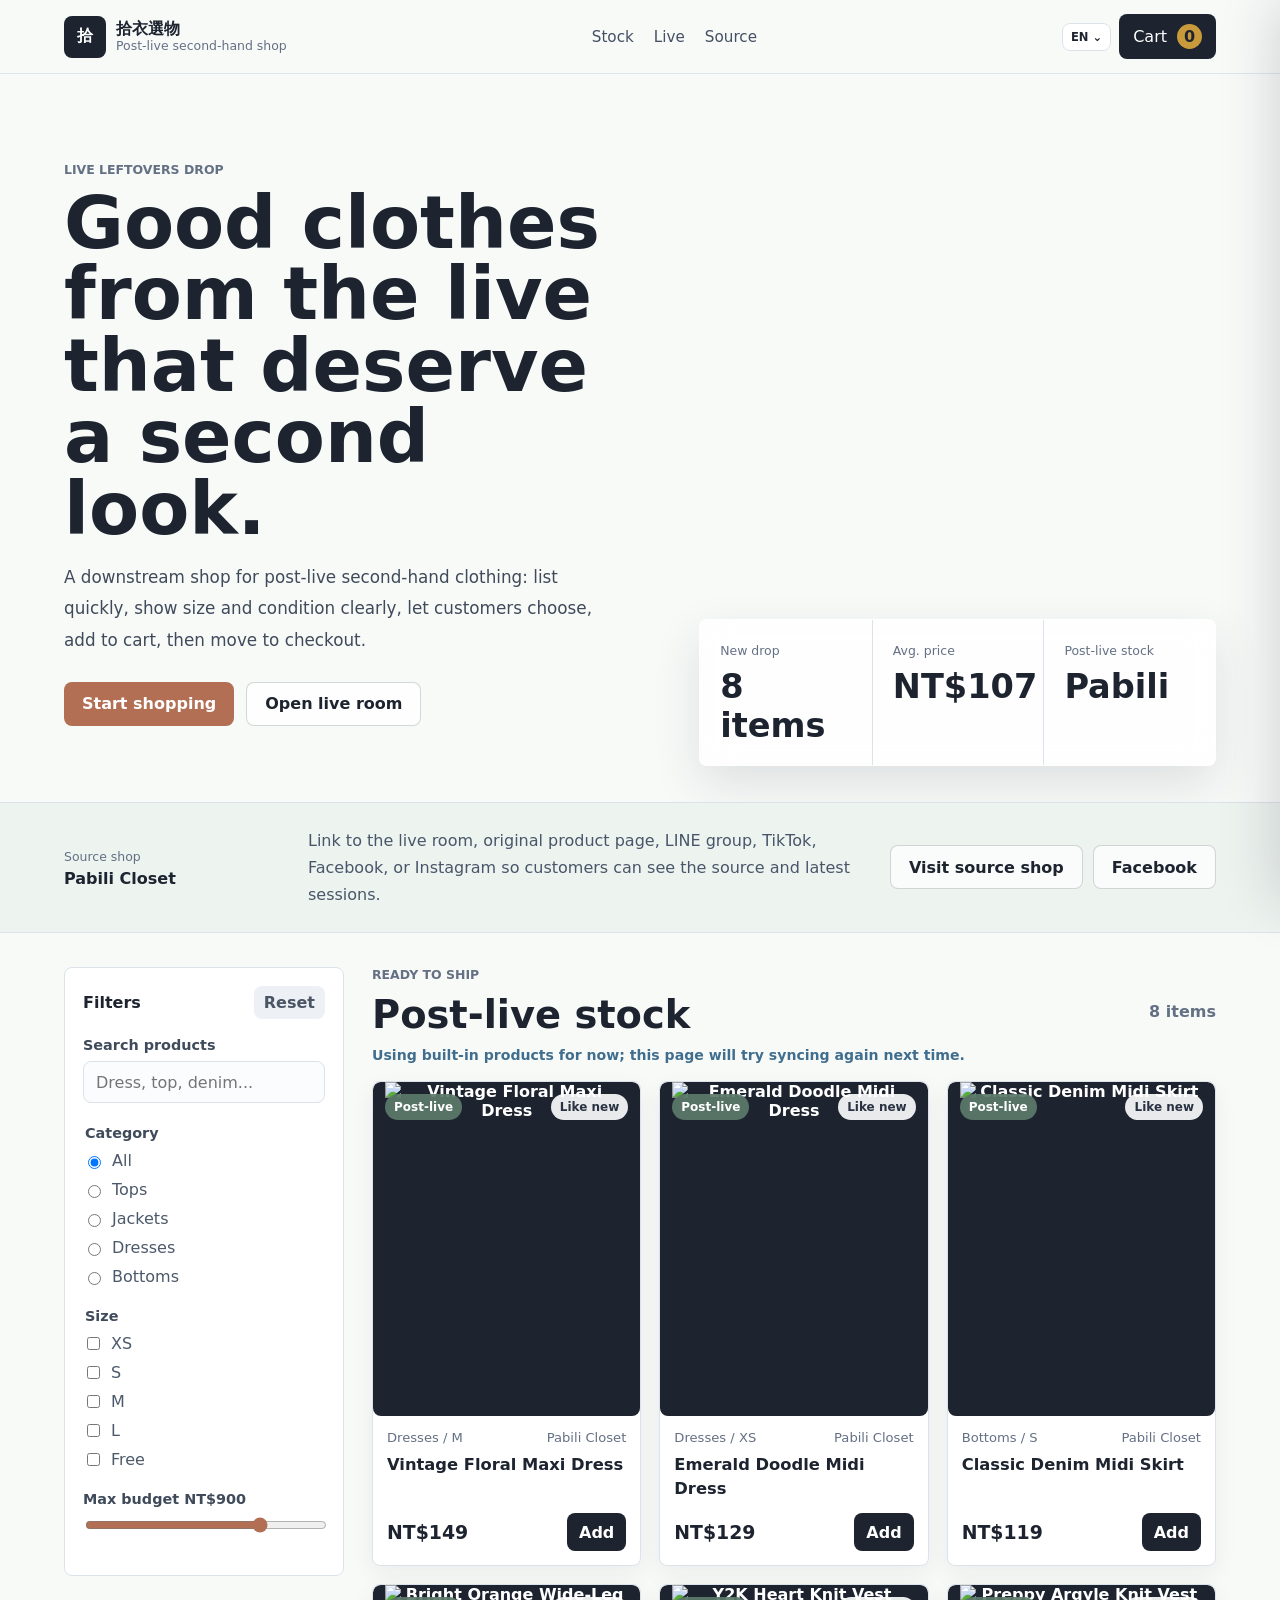
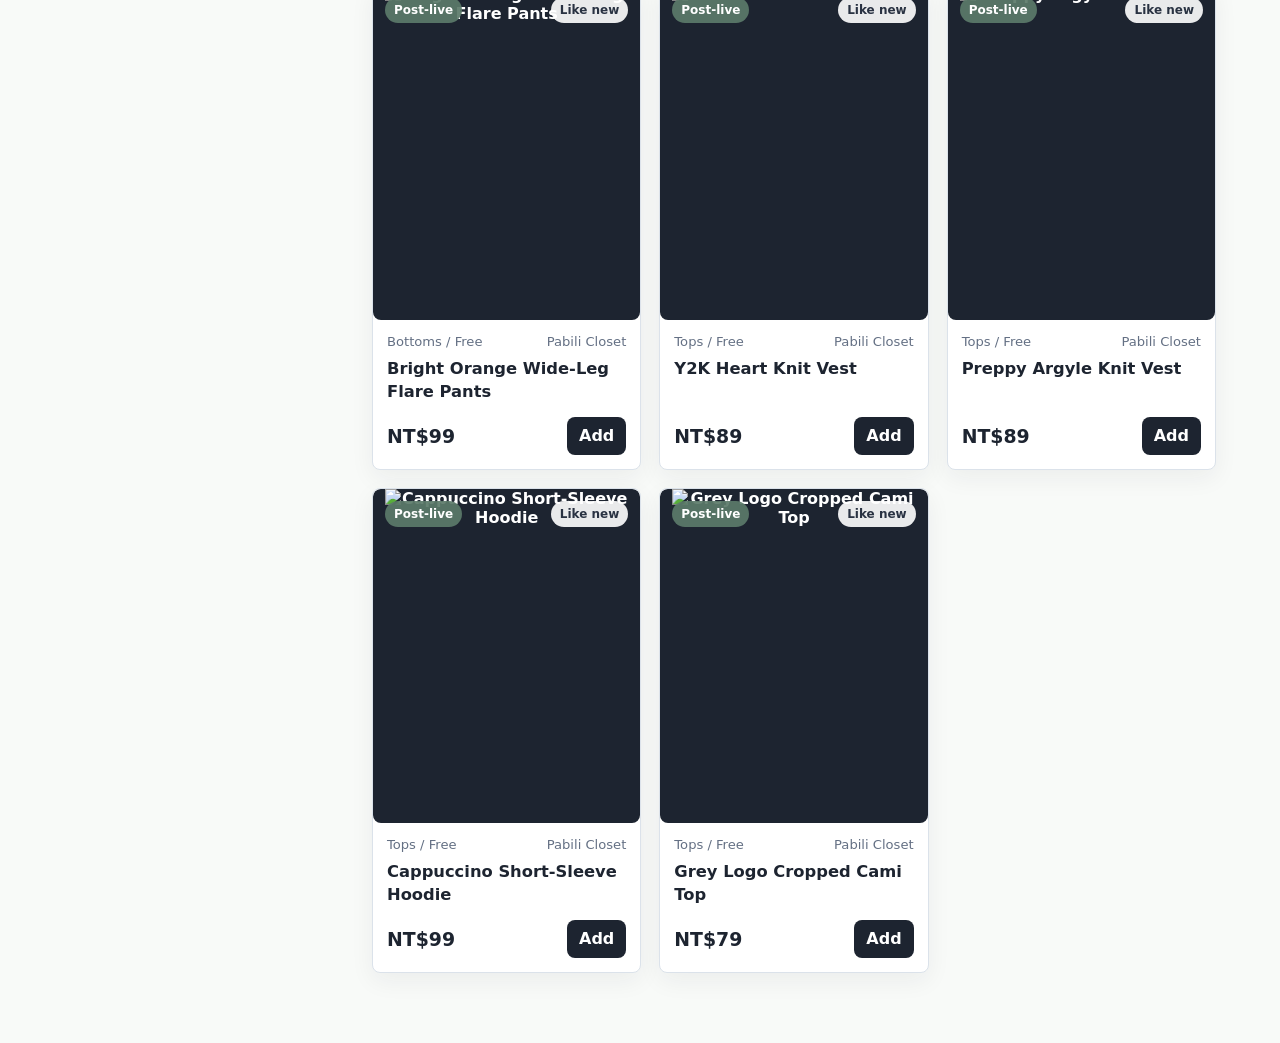
==== index.html @ c12384d0 "first commit" ====
<!doctype html>
<html lang="zh-Hant">
  <head>
    <meta charset="UTF-8" />
    <meta name="viewport" content="width=device-width, initial-scale=1.0" />
    <title>拾衣選物 | 直播後二手衣賣場</title>
    <link rel="preconnect" href="https://images.unsplash.com" />
    <link rel="stylesheet" href="styles.css" />
  </head>
  <body>
    <header class="topbar">
      <a class="brand" href="#" aria-label="拾衣選物首頁">
        <span class="brand-mark">拾</span>
        <span>
          <strong>拾衣選物</strong>
          <small>直播後二手衣賣場</small>
        </span>
      </a>

      <nav class="nav-links" aria-label="主要導覽">
        <a href="#products">現貨</a>
        <a href="#live">直播場</a>
        <a href="#partner">上游連結</a>
      </nav>

      <div class="top-actions">
        <div class="language-picker">
          <button class="language-button" id="languageToggle" type="button" aria-haspopup="listbox" aria-expanded="false">
            <span id="languageCode">EN</span>
            <span aria-hidden="true">⌄</span>
          </button>
          <div class="language-menu" id="languageMenu" role="listbox" aria-label="Language selection">
            <button type="button" data-lang="en" role="option">English</button>
            <button type="button" data-lang="zh" role="option">中文</button>
            <button type="button" data-lang="fil" role="option">Filipino</button>
            <button type="button" data-lang="id" role="option">Indonesia</button>
            <button type="button" data-lang="vi" role="option">Tiếng Việt</button>
            <button type="button" data-lang="hi" role="option">हिन्दी</button>
          </div>
        </div>

        <button class="cart-button" id="cartToggle" type="button" aria-label="Open cart">
          <span>Cart</span>
          <strong id="cartCount">0</strong>
        </button>
      </div>
    </header>

    <main>
      <section class="storefront" aria-labelledby="storeTitle">
        <div class="store-copy">
          <p class="eyebrow">LIVE LEFTOVERS DROP</p>
          <h1 id="storeTitle">直播沒被帶走的好衣服，在這裡重新被看見。</h1>
          <p>
            適合做下游賣場的二手衣介面：直播後快速上架、清楚標示尺寸狀態，
            客人可以直接挑選、加入購物車，再導到你的結帳流程。
          </p>
          <div class="store-actions">
            <a class="primary-link" href="#products">開始挑衣</a>
            <a class="ghost-link" id="liveLink" href="https://www.tiktok.com/@pabilicloset.tw">
              查看上游直播場
            </a>
          </div>
        </div>

        <div class="drop-panel" id="live" aria-label="本週直播後庫存摘要">
          <div>
            <span class="panel-label">本週新上架</span>
            <strong id="dropCount">8 件</strong>
          </div>
          <div>
            <span class="panel-label">平均單價</span>
            <strong id="averagePrice">NT$106</strong>
          </div>
          <div>
            <span class="panel-label">直播未售出</span>
            <strong>Pabili</strong>
          </div>
        </div>
      </section>

      <section class="partner-strip" id="partner" aria-label="上游商店連結">
        <div>
          <span>上游商店</span>
          <strong>家人直播衣櫥</strong>
        </div>
        <p>可放直播連結、原商品頁、LINE 社群或 Instagram，讓客人知道貨源與最新場次。</p>
        <div class="partner-links">
          <a id="sourceShopLink" href="https://swipeshop-delta.vercel.app/pabili.html">前往上游商店</a>
          <a id="facebookLink" href="https://www.facebook.com/profile.php?id=61566271738744">Facebook</a>
        </div>
      </section>

      <section class="shop-layout" id="products">
        <aside class="filters" aria-label="商品篩選">
          <div class="filter-heading">
            <span>篩選</span>
            <button id="resetFilters" type="button">重設</button>
          </div>

          <label class="search-field">
            <span>搜尋商品</span>
            <input id="searchInput" type="search" placeholder="洋裝、外套、牛仔..." />
          </label>

          <fieldset>
            <legend>分類</legend>
            <label><input type="radio" name="category" value="全部" checked />全部</label>
            <label><input type="radio" name="category" value="上衣" />上衣</label>
            <label><input type="radio" name="category" value="外套" />外套</label>
            <label><input type="radio" name="category" value="洋裝" />洋裝</label>
            <label><input type="radio" name="category" value="褲裙" />褲裙</label>
          </fieldset>

          <fieldset>
            <legend>尺寸</legend>
            <label><input type="checkbox" name="size" value="XS" />XS</label>
            <label><input type="checkbox" name="size" value="S" />S</label>
            <label><input type="checkbox" name="size" value="M" />M</label>
            <label><input type="checkbox" name="size" value="L" />L</label>
            <label><input type="checkbox" name="size" value="Free" />Free</label>
          </fieldset>

          <label class="range-field">
            <span>最高預算 <strong id="budgetLabel">NT$900</strong></span>
            <input id="budgetRange" type="range" min="50" max="1200" step="10" value="900" />
          </label>
        </aside>

        <section class="catalog" aria-label="商品清單">
          <div class="catalog-head">
            <div>
              <p class="eyebrow">READY TO SHIP</p>
              <h2>直播後現貨</h2>
            </div>
            <p id="resultCount">0 件商品</p>
          </div>
          <p class="sync-status" id="syncStatus">正在連線同步上游商品...</p>

          <div class="product-grid" id="productGrid"></div>
        </section>
      </section>
    </main>

    <aside class="cart-drawer" id="cartDrawer" aria-label="購物車" aria-hidden="true">
      <div class="cart-head">
        <div>
          <span>購物車</span>
          <strong id="cartTitle">尚未選購</strong>
        </div>
        <button class="icon-button" id="closeCart" type="button" aria-label="關閉購物車">×</button>
      </div>
      <div class="cart-items" id="cartItems"></div>
      <div class="cart-footer">
        <div>
          <span>小計</span>
          <strong id="cartTotal">NT$0</strong>
        </div>
        <button id="checkoutButton" type="button">詢問結帳</button>
      </div>
    </aside>

    <dialog class="product-dialog" id="productDialog">
      <button class="icon-button dialog-close" id="closeDialog" type="button" aria-label="關閉商品細節">×</button>
      <div id="dialogContent"></div>
    </dialog>

    <div class="toast" id="toast" role="status" aria-live="polite"></div>

    <script src="app.js"></script>
  </body>
</html>
---- styles.css ----
:root {
  --ink: #1d2430;
  --muted: #647084;
  --line: #dbe2ea;
  --paper: #f8faf8;
  --surface: #ffffff;
  --sage: #5c7a6a;
  --clay: #b36f54;
  --gold: #c99a3b;
  --blue: #406e8e;
  --shadow: 0 18px 48px rgba(30, 42, 56, 0.12);
}

* {
  box-sizing: border-box;
}

html {
  scroll-behavior: smooth;
}

body {
  margin: 0;
  background: var(--paper);
  color: var(--ink);
  font-family:
    "Noto Sans TC",
    "PingFang TC",
    system-ui,
    -apple-system,
    BlinkMacSystemFont,
    sans-serif;
}

button,
input {
  font: inherit;
}

a {
  color: inherit;
}

.topbar {
  position: sticky;
  top: 0;
  z-index: 10;
  display: flex;
  align-items: center;
  justify-content: space-between;
  gap: 24px;
  padding: 14px clamp(18px, 5vw, 64px);
  border-bottom: 1px solid rgba(219, 226, 234, 0.86);
  background: rgba(248, 250, 248, 0.92);
  backdrop-filter: blur(18px);
}

.brand,
.nav-links,
.store-actions {
  display: flex;
  align-items: center;
}

.brand {
  gap: 10px;
  text-decoration: none;
}

.brand-mark {
  display: grid;
  width: 42px;
  height: 42px;
  place-items: center;
  border-radius: 8px;
  background: var(--ink);
  color: white;
  font-weight: 800;
}

.brand strong,
.brand small {
  display: block;
  line-height: 1.2;
}

.brand small,
.panel-label,
.eyebrow,
.partner-strip span,
.cart-head span,
.cart-footer span {
  color: var(--muted);
  font-size: 0.78rem;
}

.nav-links {
  gap: 20px;
  color: #445063;
  font-size: 0.95rem;
}

.nav-links a {
  text-decoration: none;
}

.cart-button,
.language-button,
.language-menu button,
.primary-link,
.ghost-link,
.partner-strip a,
.cart-footer button,
.product-card button,
.filter-heading button {
  border: 0;
  border-radius: 8px;
  cursor: pointer;
  text-decoration: none;
}

.top-actions {
  display: flex;
  align-items: center;
  gap: 8px;
}

.language-picker {
  position: relative;
}

.language-button {
  display: inline-flex;
  align-items: center;
  gap: 4px;
  min-height: 28px;
  padding: 0 8px;
  border: 1px solid var(--line);
  background: white;
  color: var(--ink);
  font-size: 0.72rem;
  font-weight: 800;
}

.language-menu {
  position: absolute;
  top: calc(100% + 8px);
  right: 0;
  display: none;
  min-width: 148px;
  overflow: hidden;
  border: 1px solid var(--line);
  border-radius: 8px;
  background: white;
  box-shadow: var(--shadow);
}

.language-menu.open {
  display: grid;
}

.language-menu button {
  width: 100%;
  padding: 9px 11px;
  background: white;
  color: #3f4a5a;
  font-size: 0.82rem;
  text-align: left;
  font-weight: 800;
}

.language-menu button:hover,
.language-menu button.active {
  background: #edf3ef;
  color: var(--ink);
}

.cart-button {
  display: inline-flex;
  align-items: center;
  gap: 10px;
  padding: 10px 14px;
  background: var(--ink);
  color: white;
}

.cart-button strong {
  display: grid;
  min-width: 25px;
  height: 25px;
  place-items: center;
  border-radius: 999px;
  background: var(--gold);
  color: var(--ink);
}

.storefront {
  display: grid;
  grid-template-columns: minmax(0, 1.05fr) minmax(340px, 0.95fr);
  gap: clamp(28px, 5vw, 64px);
  min-height: 620px;
  align-items: end;
  padding: clamp(44px, 7vw, 88px) clamp(18px, 5vw, 64px) 36px;
  background:
    linear-gradient(90deg, rgba(248, 250, 248, 0.98) 0%, rgba(248, 250, 248, 0.74) 48%, rgba(248, 250, 248, 0.08) 100%),
    url("https://images.unsplash.com/photo-1520006403909-838d6b92c22e?auto=format&fit=crop&w=1600&q=82") center right / cover;
}

.store-copy {
  max-width: 680px;
  padding-bottom: 40px;
}

.eyebrow {
  margin: 0 0 10px;
  font-weight: 800;
  letter-spacing: 0;
}

h1,
h2,
p {
  margin-top: 0;
}

h1 {
  max-width: 720px;
  margin-bottom: 18px;
  font-size: clamp(2.4rem, 5.7vw, 5.9rem);
  line-height: 0.98;
  letter-spacing: 0;
}

.store-copy p:not(.eyebrow) {
  max-width: 560px;
  color: #3f4a5a;
  font-size: 1.05rem;
  line-height: 1.85;
}

.store-actions {
  flex-wrap: wrap;
  gap: 12px;
  margin-top: 26px;
}

.primary-link,
.ghost-link,
.partner-strip a,
.cart-footer button {
  display: inline-flex;
  align-items: center;
  justify-content: center;
  min-height: 44px;
  padding: 0 18px;
  font-weight: 800;
}

.primary-link,
.cart-footer button {
  background: var(--clay);
  color: white;
}

.ghost-link,
.partner-strip a {
  border: 1px solid rgba(29, 36, 48, 0.18);
  background: rgba(255, 255, 255, 0.72);
}

.partner-links {
  position: relative;
  z-index: 2;
  display: flex;
  flex-wrap: wrap;
  justify-content: flex-end;
  gap: 10px;
}

.partner-links a {
  pointer-events: auto;
}

.drop-panel {
  display: grid;
  grid-template-columns: repeat(3, minmax(0, 1fr));
  align-self: end;
  border: 1px solid rgba(255, 255, 255, 0.55);
  border-radius: 8px;
  background: rgba(255, 255, 255, 0.82);
  box-shadow: var(--shadow);
  backdrop-filter: blur(16px);
}

.drop-panel div {
  padding: 20px;
}

.drop-panel div + div {
  border-left: 1px solid var(--line);
}

.drop-panel strong {
  display: block;
  margin-top: 8px;
  font-size: clamp(1.35rem, 3vw, 2.1rem);
}

.partner-strip {
  position: relative;
  display: grid;
  grid-template-columns: 220px minmax(0, 1fr) auto;
  gap: 24px;
  align-items: center;
  padding: 24px clamp(18px, 5vw, 64px);
  border-top: 1px solid var(--line);
  border-bottom: 1px solid var(--line);
  background: #edf3ef;
}

.partner-strip strong {
  display: block;
  margin-top: 4px;
}

.partner-strip p {
  margin: 0;
  color: #495669;
  line-height: 1.7;
}

.shop-layout {
  display: grid;
  grid-template-columns: 280px minmax(0, 1fr);
  gap: 28px;
  padding: 34px clamp(18px, 5vw, 64px) 70px;
}

.filters {
  position: sticky;
  top: 86px;
  align-self: start;
  padding: 18px;
  border: 1px solid var(--line);
  border-radius: 8px;
  background: var(--surface);
}

.filter-heading {
  display: flex;
  align-items: center;
  justify-content: space-between;
  margin-bottom: 18px;
  font-weight: 800;
}

.filter-heading button {
  background: #edf1f5;
  color: #4a5566;
  padding: 7px 10px;
}

.search-field,
.range-field {
  display: grid;
  gap: 8px;
  margin-bottom: 22px;
}

.search-field span,
.range-field span,
legend {
  color: #3f4a5a;
  font-size: 0.9rem;
  font-weight: 800;
}

.search-field input {
  width: 100%;
  height: 42px;
  border: 1px solid var(--line);
  border-radius: 8px;
  padding: 0 12px;
  background: #fbfcfd;
}

fieldset {
  display: grid;
  gap: 10px;
  margin: 0 0 22px;
  padding: 0;
  border: 0;
}

legend {
  margin-bottom: 10px;
}

fieldset label {
  display: flex;
  align-items: center;
  gap: 8px;
  color: #4c596b;
}

input[type="range"] {
  width: 100%;
  accent-color: var(--clay);
}

.catalog-head {
  display: flex;
  justify-content: space-between;
  gap: 24px;
  align-items: end;
  margin-bottom: 20px;
}

.catalog-head h2 {
  margin: 0;
  font-size: clamp(1.7rem, 3vw, 2.5rem);
}

.catalog-head p:last-child {
  color: var(--muted);
  font-weight: 800;
}

.sync-status {
  margin: -10px 0 18px;
  color: var(--blue);
  font-size: 0.88rem;
  font-weight: 800;
}

.product-grid {
  display: grid;
  grid-template-columns: repeat(3, minmax(0, 1fr));
  gap: 18px;
}

.product-card {
  overflow: hidden;
  border: 1px solid var(--line);
  border-radius: 8px;
  background: white;
  box-shadow: 0 8px 24px rgba(30, 42, 56, 0.06);
}

.product-image {
  position: relative;
  display: block;
  width: 100%;
  aspect-ratio: 4 / 5;
  overflow: hidden;
  border: 0;
  border-radius: 0;
  background: #eef2f4;
  padding: 0;
  cursor: pointer;
}

.product-image img {
  display: block;
  width: 100%;
  height: 100%;
  object-fit: cover;
  object-position: center top;
}

.badge-row {
  position: absolute;
  top: 12px;
  left: 12px;
  right: 12px;
  display: flex;
  justify-content: space-between;
  gap: 8px;
}

.badge {
  border-radius: 999px;
  background: rgba(255, 255, 255, 0.9);
  color: #293242;
  padding: 6px 9px;
  font-size: 0.75rem;
  font-weight: 800;
}

.badge.live {
  background: rgba(92, 122, 106, 0.92);
  color: white;
}

.product-body {
  padding: 14px;
}

.product-meta {
  display: flex;
  justify-content: space-between;
  gap: 12px;
  margin-bottom: 8px;
  color: var(--muted);
  font-size: 0.82rem;
}

.product-card h3 {
  min-height: 48px;
  margin: 0 0 8px;
  font-size: 1.02rem;
  line-height: 1.45;
}

.price-row {
  display: flex;
  justify-content: space-between;
  align-items: center;
  gap: 12px;
  margin-top: 12px;
}

.price-row strong {
  font-size: 1.18rem;
}

.product-card button {
  min-height: 38px;
  padding: 0 12px;
  background: var(--ink);
  color: white;
  font-weight: 800;
}

.cart-drawer {
  position: fixed;
  z-index: 20;
  top: 0;
  right: 0;
  display: grid;
  grid-template-rows: auto 1fr auto;
  width: min(420px, 100vw);
  height: 100vh;
  background: white;
  box-shadow: -24px 0 54px rgba(29, 36, 48, 0.18);
  transform: translateX(105%);
  transition: transform 180ms ease;
}

.cart-drawer.open {
  transform: translateX(0);
}

.cart-head,
.cart-footer {
  display: flex;
  justify-content: space-between;
  gap: 18px;
  align-items: center;
  padding: 20px;
  border-bottom: 1px solid var(--line);
}

.cart-footer {
  border-top: 1px solid var(--line);
  border-bottom: 0;
}

.icon-button {
  display: grid;
  width: 38px;
  height: 38px;
  place-items: center;
  border: 1px solid var(--line);
  border-radius: 8px;
  background: white;
  cursor: pointer;
  font-size: 1.3rem;
}

.cart-items {
  overflow: auto;
  padding: 16px 20px;
}

.cart-item {
  display: grid;
  grid-template-columns: 72px minmax(0, 1fr) auto;
  gap: 12px;
  align-items: center;
  padding: 12px 0;
  border-bottom: 1px solid var(--line);
}

.cart-item img {
  width: 72px;
  height: 86px;
  border-radius: 8px;
  object-fit: cover;
}

.cart-item h4 {
  margin: 0 0 5px;
  font-size: 0.95rem;
}

.cart-item p {
  margin: 0;
  color: var(--muted);
  font-size: 0.82rem;
}

.remove-item {
  border: 0;
  background: transparent;
  color: var(--clay);
  cursor: pointer;
  font-weight: 800;
}

.product-dialog {
  width: min(880px, calc(100vw - 28px));
  padding: 0;
  border: 0;
  border-radius: 8px;
  box-shadow: var(--shadow);
}

.product-dialog::backdrop {
  background: rgba(29, 36, 48, 0.42);
}

.dialog-close {
  position: absolute;
  top: 14px;
  right: 14px;
  z-index: 2;
}

.dialog-grid {
  display: grid;
  grid-template-columns: minmax(280px, 0.9fr) minmax(0, 1fr);
}

.dialog-grid img {
  width: 100%;
  height: 100%;
  min-height: 520px;
  object-fit: cover;
}

.dialog-info {
  padding: 34px;
}

.dialog-info h3 {
  margin: 0 0 12px;
  font-size: 2rem;
}

.dialog-info p {
  color: #4b5869;
  line-height: 1.8;
}

.dialog-info .primary-link,
.dialog-info .ghost-link {
  margin-right: 10px;
  margin-bottom: 10px;
}

.detail-list {
  display: grid;
  grid-template-columns: repeat(2, minmax(0, 1fr));
  gap: 12px;
  margin: 24px 0;
}

.detail-list div {
  padding: 12px;
  border-radius: 8px;
  background: #f3f6f5;
}

.detail-list span {
  display: block;
  color: var(--muted);
  font-size: 0.78rem;
}

.detail-list strong {
  display: block;
  margin-top: 4px;
}

.toast {
  position: fixed;
  left: 50%;
  bottom: 24px;
  z-index: 30;
  padding: 12px 16px;
  border-radius: 8px;
  background: var(--ink);
  color: white;
  opacity: 0;
  transform: translate(-50%, 12px);
  transition: 180ms ease;
}

.toast.show {
  opacity: 1;
  transform: translate(-50%, 0);
}

.empty-state {
  grid-column: 1 / -1;
  padding: 44px;
  border: 1px dashed var(--line);
  border-radius: 8px;
  background: white;
  text-align: center;
}

@media (max-width: 1040px) {
  .product-grid {
    grid-template-columns: repeat(2, minmax(0, 1fr));
  }

  .storefront,
  .shop-layout {
    grid-template-columns: 1fr;
  }

  .filters {
    position: static;
  }
}

@media (max-width: 760px) {
  .topbar {
    align-items: stretch;
    flex-wrap: wrap;
    gap: 12px;
  }

  .nav-links {
    order: 3;
    width: 100%;
    justify-content: space-between;
  }

  .top-actions {
    margin-left: auto;
  }

  .storefront {
    min-height: auto;
    background:
      linear-gradient(180deg, rgba(248, 250, 248, 0.9), rgba(248, 250, 248, 0.86)),
      url("https://images.unsplash.com/photo-1520006403909-838d6b92c22e?auto=format&fit=crop&w=1100&q=80") center / cover;
  }

  .store-copy {
    padding-bottom: 8px;
  }

  .drop-panel,
  .partner-strip,
  .dialog-grid {
    grid-template-columns: 1fr;
  }

  .drop-panel div + div {
    border-top: 1px solid var(--line);
    border-left: 0;
  }

  .partner-strip {
    gap: 12px;
  }

  .product-grid {
    grid-template-columns: 1fr;
  }

  .catalog-head {
    align-items: start;
    flex-direction: column;
  }

  .dialog-grid img {
    min-height: 320px;
  }

  .dialog-info {
    padding: 24px;
  }
}
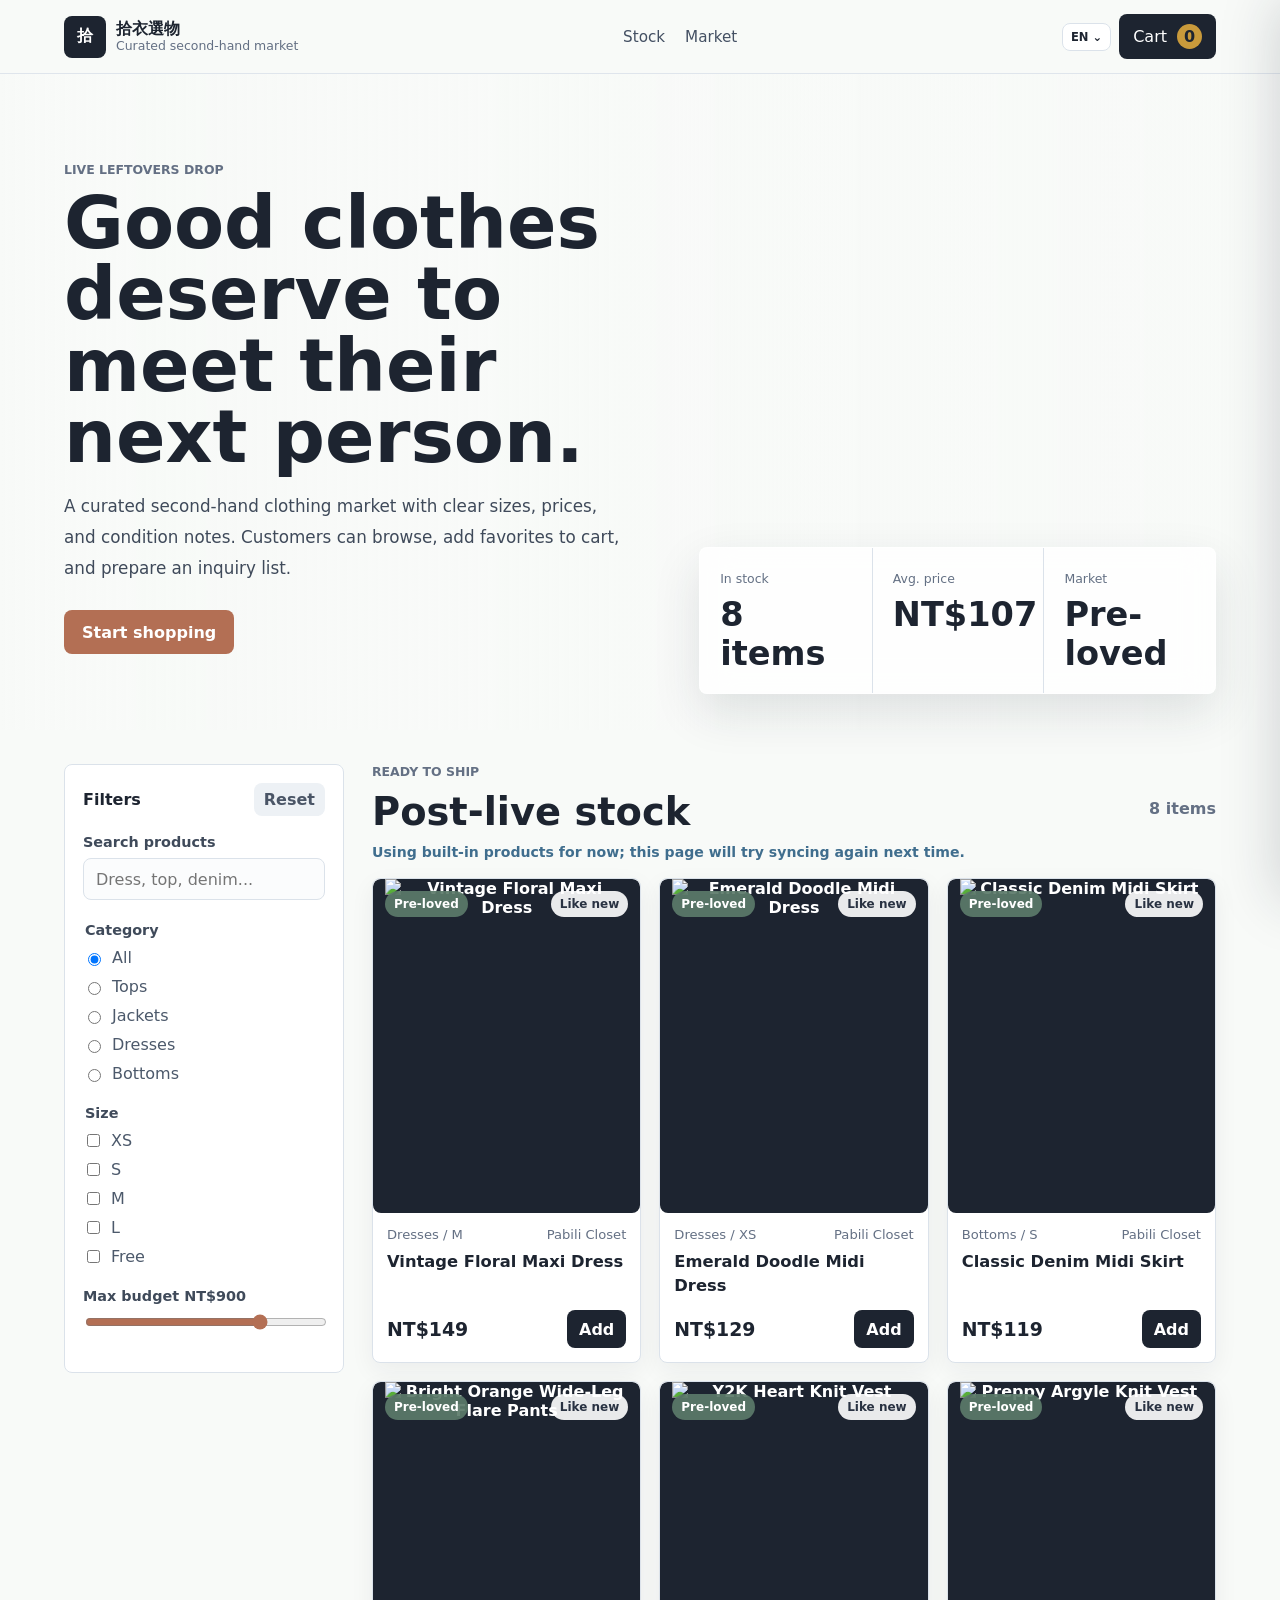
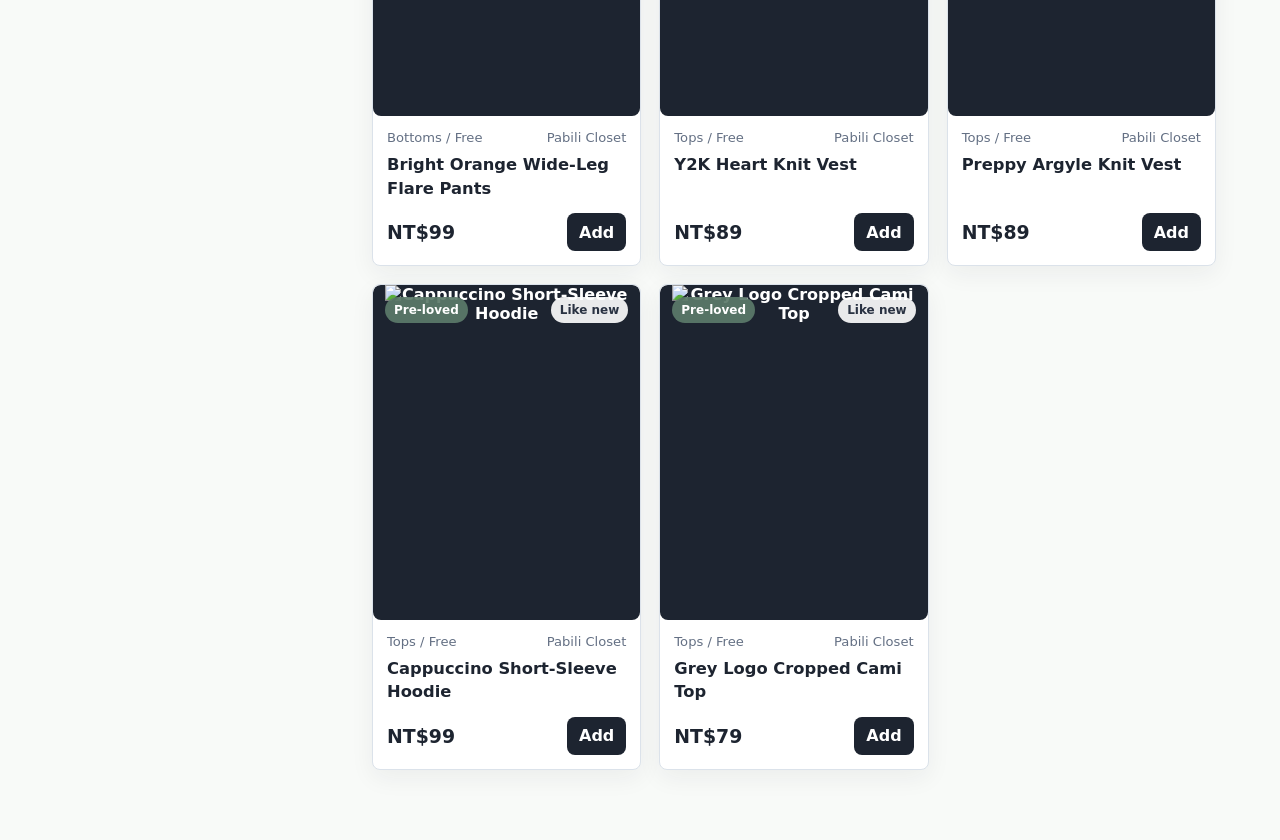
==== commit 63e51bcb: "update text content" ====
--- a/index.html
+++ b/index.html
@@ -13,14 +13,13 @@
         <span class="brand-mark">拾</span>
         <span>
           <strong>拾衣選物</strong>
-          <small>直播後二手衣賣場</small>
+          <small>精選二手衣市場</small>
         </span>
       </a>
 
       <nav class="nav-links" aria-label="主要導覽">
         <a href="#products">現貨</a>
-        <a href="#live">直播場</a>
-        <a href="#partner">上游連結</a>
+        <a href="#market">市場資訊</a>
       </nav>
 
       <div class="top-actions">
@@ -30,12 +29,11 @@
             <span aria-hidden="true">⌄</span>
           </button>
           <div class="language-menu" id="languageMenu" role="listbox" aria-label="Language selection">
+            <button type="button" data-lang="zh" role="option">中文</button>
             <button type="button" data-lang="en" role="option">English</button>
-            <button type="button" data-lang="zh" role="option">中文</button>
-            <button type="button" data-lang="fil" role="option">Filipino</button>
-            <button type="button" data-lang="id" role="option">Indonesia</button>
-            <button type="button" data-lang="vi" role="option">Tiếng Việt</button>
-            <button type="button" data-lang="hi" role="option">हिन्दी</button>
+            <button type="button" data-lang="ja" role="option">日本語</button>
+            <button type="button" data-lang="ko" role="option">한국어</button>
+            <button type="button" data-lang="hk" role="option">香港繁中</button>
           </div>
         </div>
 
@@ -50,22 +48,19 @@
       <section class="storefront" aria-labelledby="storeTitle">
         <div class="store-copy">
           <p class="eyebrow">LIVE LEFTOVERS DROP</p>
-          <h1 id="storeTitle">直播沒被帶走的好衣服，在這裡重新被看見。</h1>
+          <h1 id="storeTitle">好的衣服值得被下一個妳遇見。</h1>
           <p>
-            適合做下游賣場的二手衣介面：直播後快速上架、清楚標示尺寸狀態，
-            客人可以直接挑選、加入購物車，再導到你的結帳流程。
+            精選二手衣市場：清楚標示尺寸、價格與衣況，客人可以直接挑選、加入購物車，
+            再整理成詢問清單。
           </p>
           <div class="store-actions">
             <a class="primary-link" href="#products">開始挑衣</a>
-            <a class="ghost-link" id="liveLink" href="https://www.tiktok.com/@pabilicloset.tw">
-              查看上游直播場
-            </a>
           </div>
         </div>
 
-        <div class="drop-panel" id="live" aria-label="本週直播後庫存摘要">
+        <div class="drop-panel" id="market" aria-label="市場庫存摘要">
           <div>
-            <span class="panel-label">本週新上架</span>
+            <span class="panel-label">現貨商品</span>
             <strong id="dropCount">8 件</strong>
           </div>
           <div>
@@ -73,21 +68,9 @@
             <strong id="averagePrice">NT$106</strong>
           </div>
           <div>
-            <span class="panel-label">直播未售出</span>
-            <strong>Pabili</strong>
+            <span class="panel-label">市場定位</span>
+            <strong>Pre-loved</strong>
           </div>
-        </div>
-      </section>
-
-      <section class="partner-strip" id="partner" aria-label="上游商店連結">
-        <div>
-          <span>上游商店</span>
-          <strong>家人直播衣櫥</strong>
-        </div>
-        <p>可放直播連結、原商品頁、LINE 社群或 Instagram，讓客人知道貨源與最新場次。</p>
-        <div class="partner-links">
-          <a id="sourceShopLink" href="https://swipeshop-delta.vercel.app/pabili.html">前往上游商店</a>
-          <a id="facebookLink" href="https://www.facebook.com/profile.php?id=61566271738744">Facebook</a>
         </div>
       </section>
 
@@ -135,7 +118,7 @@
             </div>
             <p id="resultCount">0 件商品</p>
           </div>
-          <p class="sync-status" id="syncStatus">正在連線同步上游商品...</p>
+          <p class="sync-status" id="syncStatus">正在同步商品庫存...</p>
 
           <div class="product-grid" id="productGrid"></div>
         </section>
--- a/styles.css
+++ b/styles.css
@@ -87,7 +87,6 @@
 .brand small,
 .panel-label,
 .eyebrow,
-.partner-strip span,
 .cart-head span,
 .cart-footer span {
   color: var(--muted);
@@ -109,7 +108,6 @@
 .language-menu button,
 .primary-link,
 .ghost-link,
-.partner-strip a,
 .cart-footer button,
 .product-card button,
 .filter-heading button {
@@ -246,7 +244,6 @@
 
 .primary-link,
 .ghost-link,
-.partner-strip a,
 .cart-footer button {
   display: inline-flex;
   align-items: center;
@@ -262,23 +259,9 @@
   color: white;
 }
 
-.ghost-link,
-.partner-strip a {
+.ghost-link {
   border: 1px solid rgba(29, 36, 48, 0.18);
   background: rgba(255, 255, 255, 0.72);
-}
-
-.partner-links {
-  position: relative;
-  z-index: 2;
-  display: flex;
-  flex-wrap: wrap;
-  justify-content: flex-end;
-  gap: 10px;
-}
-
-.partner-links a {
-  pointer-events: auto;
 }
 
 .drop-panel {
@@ -304,29 +287,6 @@
   display: block;
   margin-top: 8px;
   font-size: clamp(1.35rem, 3vw, 2.1rem);
-}
-
-.partner-strip {
-  position: relative;
-  display: grid;
-  grid-template-columns: 220px minmax(0, 1fr) auto;
-  gap: 24px;
-  align-items: center;
-  padding: 24px clamp(18px, 5vw, 64px);
-  border-top: 1px solid var(--line);
-  border-bottom: 1px solid var(--line);
-  background: #edf3ef;
-}
-
-.partner-strip strong {
-  display: block;
-  margin-top: 4px;
-}
-
-.partner-strip p {
-  margin: 0;
-  color: #495669;
-  line-height: 1.7;
 }
 
 .shop-layout {
@@ -765,7 +725,6 @@
   }
 
   .drop-panel,
-  .partner-strip,
   .dialog-grid {
     grid-template-columns: 1fr;
   }
@@ -775,10 +734,6 @@
     border-left: 0;
   }
 
-  .partner-strip {
-    gap: 12px;
-  }
-
   .product-grid {
     grid-template-columns: 1fr;
   }
